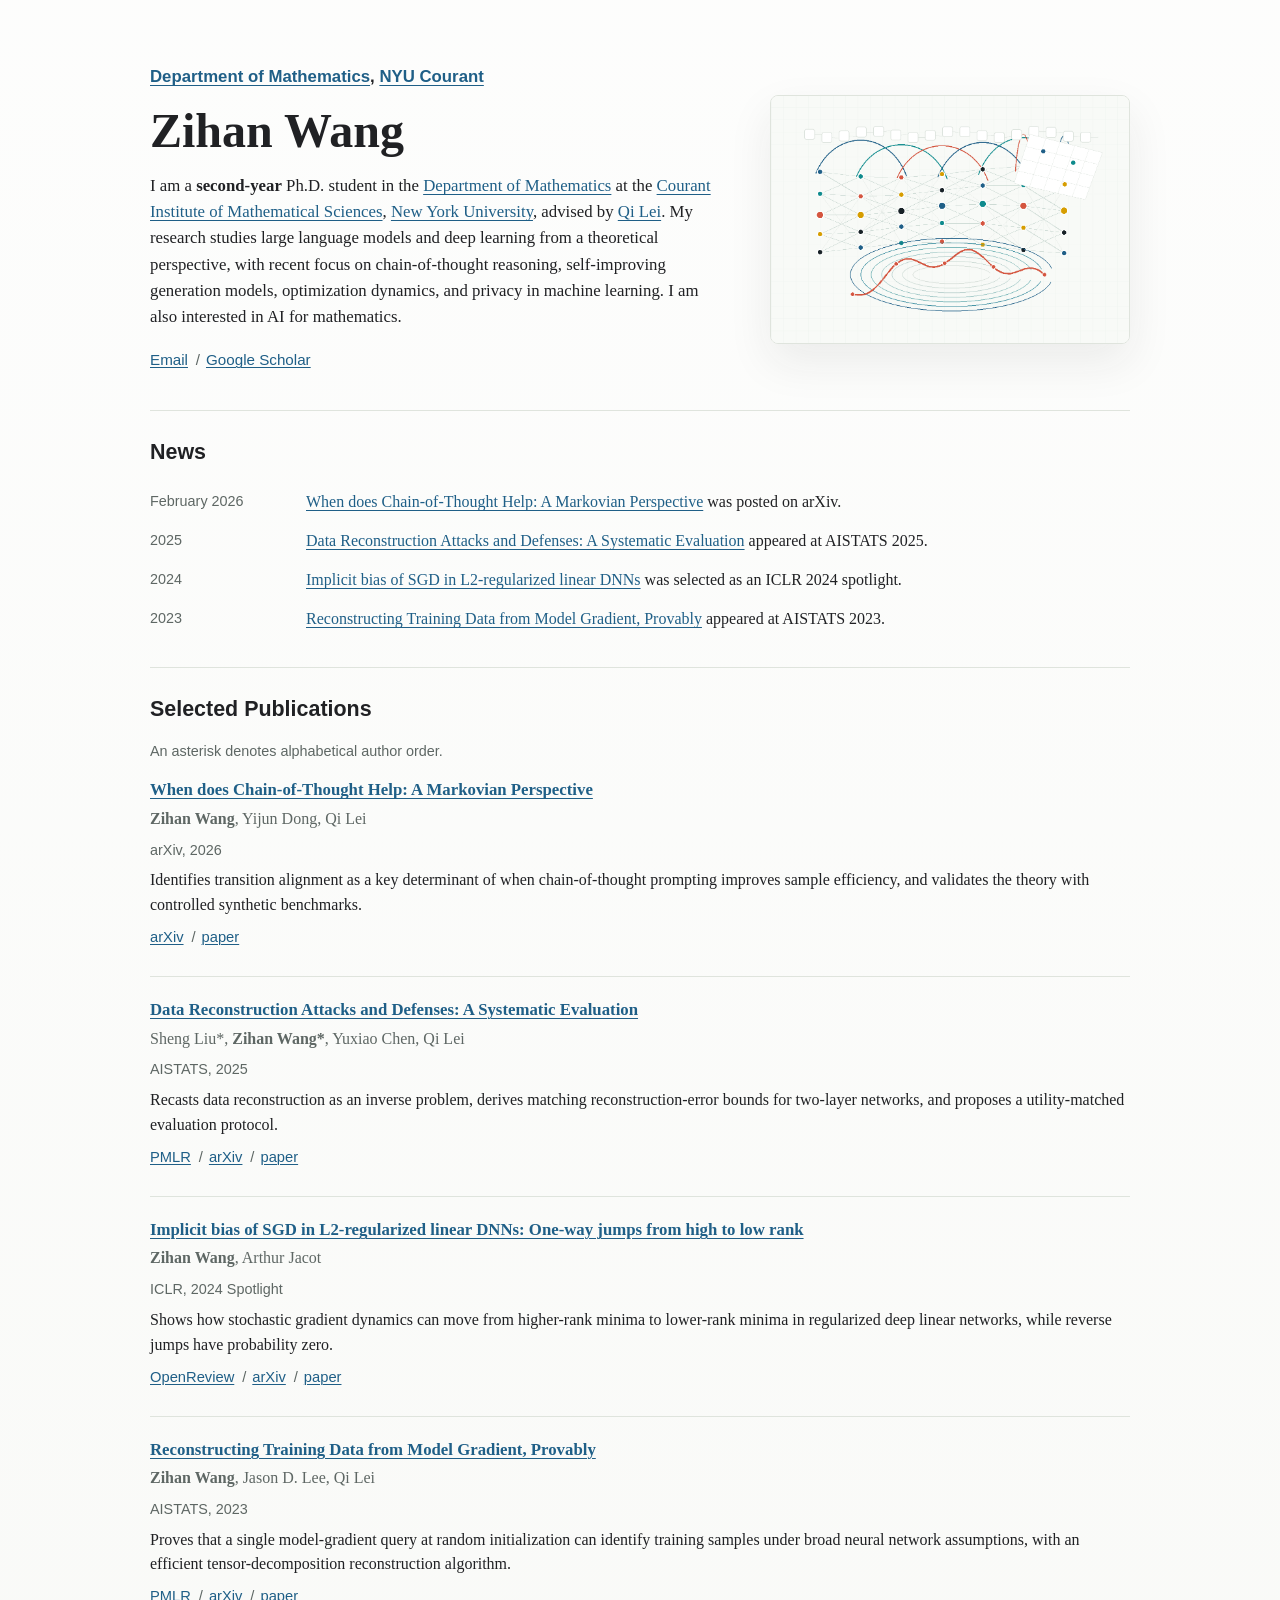
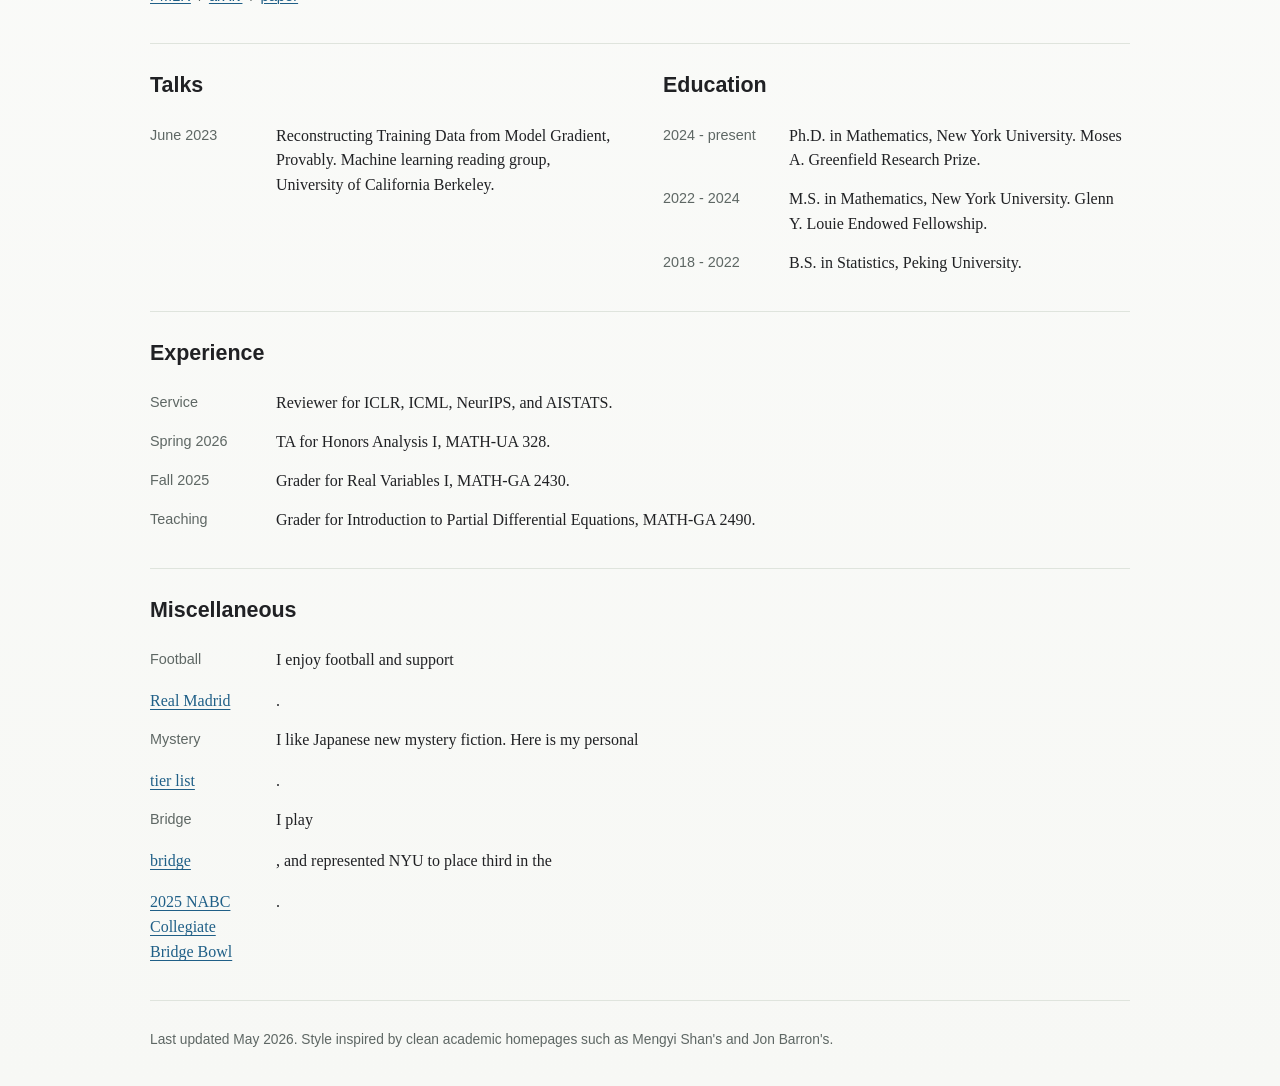
==== index.html @ 0901f7a7 "Update homepage content and visuals" ====
<!doctype html>
<html lang="en">
  <head>
    <meta charset="utf-8">
    <meta name="viewport" content="width=device-width, initial-scale=1">
    <title>Zihan Wang</title>
    <meta
      name="description"
      content="Zihan Wang is a Ph.D. student in Mathematics at NYU Courant working on LLM theory, optimization, privacy, and AI for math."
    >
    <link rel="stylesheet" href="stylesheet.css">
  </head>
  <body>
    <main class="page">
      <header class="hero" id="top">
        <div class="intro">
          <p class="eyebrow">
            <a href="https://math.nyu.edu/">Department of Mathematics</a>,
            <a href="https://cims.nyu.edu/">NYU Courant</a>
          </p>
          <h1>Zihan Wang</h1>
          <p>
            I am a <strong>second-year</strong> Ph.D. student in the
            <a href="https://math.nyu.edu/">Department of Mathematics</a> at
            the <a href="https://cims.nyu.edu/">Courant Institute of Mathematical Sciences</a>,
            <a href="https://www.nyu.edu/">New York University</a>, advised by
            <a href="https://cecilialeiqi.github.io/">Qi Lei</a>.
            My research studies large language models and deep learning from a
            theoretical perspective, with recent focus on chain-of-thought
            reasoning, self-improving generation models, optimization dynamics,
            and privacy in machine learning. I am also interested in AI for
            mathematics.
          </p>
          <nav class="links" aria-label="Primary links">
            <a href="mailto:zw3508@nyu.edu">Email</a>
            <a href="https://scholar.google.com/citations?user=ZBF2zKMAAAAJ&hl=en">Google Scholar</a>
          </nav>
        </div>
        <figure class="hero-media">
          <img src="assets/research-visual.png" alt="Abstract mathematical network visual">
        </figure>
      </header>

      <section class="section" aria-labelledby="news-heading">
        <h2 id="news-heading">News</h2>
        <ul class="news-list">
          <li>
            <time datetime="2026-02">February 2026</time>
            <span>
              <a href="https://arxiv.org/abs/2603.00306">When does Chain-of-Thought Help: A Markovian Perspective</a>
              was posted on arXiv.
            </span>
          </li>
          <li>
            <time datetime="2025">2025</time>
            <span>
              <a href="https://proceedings.mlr.press/v258/liu25b.html">Data Reconstruction Attacks and Defenses: A Systematic Evaluation</a>
              appeared at AISTATS 2025.
            </span>
          </li>
          <li>
            <time datetime="2024">2024</time>
            <span>
              <a href="https://arxiv.org/abs/2305.16038">Implicit bias of SGD in L2-regularized linear DNNs</a>
              was selected as an ICLR 2024 spotlight.
            </span>
          </li>
          <li>
            <time datetime="2023">2023</time>
            <span>
              <a href="https://proceedings.mlr.press/v206/wang23g.html">Reconstructing Training Data from Model Gradient, Provably</a>
              appeared at AISTATS 2023.
            </span>
          </li>
        </ul>
      </section>

      <section class="section" aria-labelledby="publications-heading">
        <h2 id="publications-heading">Selected Publications</h2>
        <p class="note">An asterisk denotes alphabetical author order.</p>
        <div class="publication-list">
          <article class="publication">
            <div class="pub-body">
              <h3>
                <a href="https://arxiv.org/abs/2603.00306">When does Chain-of-Thought Help: A Markovian Perspective</a>
              </h3>
              <p class="authors"><strong>Zihan Wang</strong>, Yijun Dong, Qi Lei</p>
              <p class="venue">arXiv, 2026</p>
              <p>
                Identifies transition alignment as a key determinant of when
                chain-of-thought prompting improves sample efficiency, and
                validates the theory with controlled synthetic benchmarks.
              </p>
              <p class="pub-links">
                <a href="https://arxiv.org/abs/2603.00306">arXiv</a>
                <a href="https://arxiv.org/pdf/2603.00306">paper</a>
              </p>
            </div>
          </article>

          <article class="publication">
            <div class="pub-body">
              <h3>
                <a href="https://proceedings.mlr.press/v258/liu25b.html">Data Reconstruction Attacks and Defenses: A Systematic Evaluation</a>
              </h3>
              <p class="authors">Sheng Liu*, <strong>Zihan Wang*</strong>, Yuxiao Chen, Qi Lei</p>
              <p class="venue">AISTATS, 2025</p>
              <p>
                Recasts data reconstruction as an inverse problem, derives
                matching reconstruction-error bounds for two-layer networks,
                and proposes a utility-matched evaluation protocol.
              </p>
              <p class="pub-links">
                <a href="https://proceedings.mlr.press/v258/liu25b.html">PMLR</a>
                <a href="https://arxiv.org/abs/2402.09478">arXiv</a>
                <a href="https://raw.githubusercontent.com/mlresearch/v258/main/assets/liu25b/liu25b.pdf">paper</a>
              </p>
            </div>
          </article>

          <article class="publication">
            <div class="pub-body">
              <h3>
                <a href="https://arxiv.org/abs/2305.16038">Implicit bias of SGD in L2-regularized linear DNNs: One-way jumps from high to low rank</a>
              </h3>
              <p class="authors"><strong>Zihan Wang</strong>, Arthur Jacot</p>
              <p class="venue">ICLR, 2024 Spotlight</p>
              <p>
                Shows how stochastic gradient dynamics can move from
                higher-rank minima to lower-rank minima in regularized deep
                linear networks, while reverse jumps have probability zero.
              </p>
              <p class="pub-links">
                <a href="https://openreview.net/forum?id=P1aobHnjjj">OpenReview</a>
                <a href="https://arxiv.org/abs/2305.16038">arXiv</a>
                <a href="https://arxiv.org/pdf/2305.16038">paper</a>
              </p>
            </div>
          </article>

          <article class="publication">
            <div class="pub-body">
              <h3>
                <a href="https://proceedings.mlr.press/v206/wang23g.html">Reconstructing Training Data from Model Gradient, Provably</a>
              </h3>
              <p class="authors"><strong>Zihan Wang</strong>, Jason D. Lee, Qi Lei</p>
              <p class="venue">AISTATS, 2023</p>
              <p>
                Proves that a single model-gradient query at random
                initialization can identify training samples under broad neural
                network assumptions, with an efficient tensor-decomposition
                reconstruction algorithm.
              </p>
              <p class="pub-links">
                <a href="https://proceedings.mlr.press/v206/wang23g.html">PMLR</a>
                <a href="https://arxiv.org/abs/2212.03714">arXiv</a>
                <a href="https://proceedings.mlr.press/v206/wang23g/wang23g.pdf">paper</a>
              </p>
            </div>
          </article>
        </div>
      </section>

      <section class="section two-column" aria-labelledby="more-heading">
        <div>
          <h2 id="more-heading">Talks</h2>
          <ul class="compact-list">
            <li>
              <span class="meta">June 2023</span>
              Reconstructing Training Data from Model Gradient, Provably.
              Machine learning reading group, University of California Berkeley.
            </li>
          </ul>
        </div>
        <div>
          <h2>Education</h2>
          <ul class="compact-list">
            <li>
              <span class="meta">2024 - present</span>
              Ph.D. in Mathematics, New York University. Moses A. Greenfield
              Research Prize.
            </li>
            <li>
              <span class="meta">2022 - 2024</span>
              M.S. in Mathematics, New York University. Glenn Y. Louie Endowed
              Fellowship.
            </li>
            <li>
              <span class="meta">2018 - 2022</span>
              B.S. in Statistics, Peking University.
            </li>
          </ul>
        </div>
      </section>

      <section class="section" aria-labelledby="experience-heading">
        <h2 id="experience-heading">Experience</h2>
        <ul class="compact-list">
          <li>
            <span class="meta">Service</span>
            Reviewer for ICLR, ICML, NeurIPS, and AISTATS.
          </li>
          <li>
            <span class="meta">Spring 2026</span>
            TA for Honors Analysis I, MATH-UA 328.
          </li>
          <li>
            <span class="meta">Fall 2025</span>
            Grader for Real Variables I, MATH-GA 2430.
          </li>
          <li>
            <span class="meta">Teaching</span>
            Grader for Introduction to Partial Differential Equations, MATH-GA 2490.
          </li>
        </ul>
      </section>

      <section class="section" aria-labelledby="misc-heading">
        <h2 id="misc-heading">Miscellaneous</h2>
        <ul class="compact-list">
          <li>
            <span class="meta">Football</span>
            I enjoy football and support
            <a href="https://www.realmadrid.com/en-US">Real Madrid</a>.
          </li>
          <li>
            <span class="meta">Mystery</span>
            I like Japanese new mystery fiction. Here is my personal
            <a href="https://tiermaker.com/create/japanese-new-mystery-fictions-continuously-updating-17485995">tier list</a>.
          </li>
          <li>
            <span class="meta">Bridge</span>
            I play <a href="https://www.acbl.org/">bridge</a>, and represented NYU
            to place third in the
            <a href="https://www.acbl.org/portfolio/bridge-bowl/">2025 NABC Collegiate Bridge Bowl</a>.
          </li>
        </ul>
      </section>

      <footer class="footer">
        <p>
          Last updated May 2026. Style inspired by clean academic homepages such
          as Mengyi Shan's and Jon Barron's.
        </p>
      </footer>
    </main>
  </body>
</html>
---- stylesheet.css ----
:root {
  color-scheme: light;
  --bg: #f7f8f5;
  --paper: #ffffff;
  --ink: #202124;
  --muted: #5e6764;
  --line: #dfe4dd;
  --blue: #255f85;
  --coral: #d4553f;
  --teal: #0f8b8d;
  --gold: #d69d00;
  --link: #1f5f87;
  --link-hover: #b74230;
  --shadow: 0 18px 45px rgba(32, 33, 36, 0.08);
}

* {
  box-sizing: border-box;
}

html {
  scroll-behavior: smooth;
}

body {
  margin: 0;
  background:
    linear-gradient(180deg, rgba(255, 255, 255, 0.72), rgba(247, 248, 245, 0.95)),
    var(--bg);
  color: var(--ink);
  font-family: Georgia, "Times New Roman", serif;
  font-size: 16px;
  line-height: 1.56;
}

a {
  color: var(--link);
  text-decoration-thickness: 1px;
  text-underline-offset: 0.16em;
}

a:hover,
a:focus-visible {
  color: var(--link-hover);
}

.page {
  width: min(100% - 36px, 980px);
  margin: 0 auto;
  padding: 42px 0 36px;
}

.hero {
  display: grid;
  grid-template-columns: minmax(0, 1fr) 360px;
  gap: 44px;
  align-items: center;
  padding: 22px 0 36px;
}

.eyebrow {
  margin: 0 0 8px;
  font-family: Arial, Helvetica, sans-serif;
  font-size: 0.9rem;
  font-weight: 700;
}

h1,
h2,
h3,
p {
  margin-top: 0;
}

h1 {
  margin-bottom: 16px;
  font-size: 3rem;
  line-height: 1.06;
  font-weight: 700;
}

h2 {
  margin-bottom: 18px;
  color: var(--ink);
  font-family: Arial, Helvetica, sans-serif;
  font-size: 1.34rem;
  line-height: 1.22;
}

h3 {
  margin-bottom: 5px;
  font-size: 1.05rem;
  line-height: 1.34;
}

.intro p {
  max-width: 650px;
  margin-bottom: 16px;
  font-size: 1.05rem;
}

.links {
  display: flex;
  flex-wrap: wrap;
  gap: 0;
  font-family: Arial, Helvetica, sans-serif;
  font-size: 0.95rem;
}

.links a {
  position: relative;
  display: inline-flex;
  align-items: center;
  min-height: 28px;
  margin-right: 18px;
  white-space: nowrap;
}

.links a:not(:last-child)::after {
  content: "/";
  position: absolute;
  right: -12px;
  color: var(--muted);
}

.hero-media {
  margin: 0;
}

.hero-media img {
  display: block;
  width: 100%;
  aspect-ratio: 55 / 38;
  object-fit: cover;
  border: 1px solid var(--line);
  border-radius: 8px;
  box-shadow: var(--shadow);
}

.section {
  padding: 28px 0;
  border-top: 1px solid var(--line);
}

.news-list,
.compact-list {
  list-style: none;
  margin: 0;
  padding: 0;
}

.news-list li,
.compact-list li {
  display: grid;
  grid-template-columns: 140px minmax(0, 1fr);
  gap: 16px;
  padding: 7px 0;
}

time,
.meta,
.venue,
.note {
  color: var(--muted);
  font-family: Arial, Helvetica, sans-serif;
  font-size: 0.9rem;
}

.publication-list {
  display: grid;
  gap: 20px;
}

.publication {
  display: block;
  padding: 2px 0 0;
}

.publication + .publication {
  border-top: 1px solid var(--line);
  padding-top: 22px;
}

.publication p {
  margin-bottom: 7px;
}

.authors,
.venue {
  margin-bottom: 4px;
}

.authors {
  color: var(--muted);
}

.pub-links {
  display: flex;
  flex-wrap: wrap;
  gap: 0;
  margin-top: 8px;
  font-family: Arial, Helvetica, sans-serif;
  font-size: 0.92rem;
}

.pub-links a {
  position: relative;
  margin-right: 18px;
}

.pub-links a:not(:last-child)::after {
  content: "/";
  position: absolute;
  right: -12px;
  color: var(--muted);
}

.two-column {
  display: grid;
  grid-template-columns: minmax(0, 1fr) minmax(0, 1fr);
  gap: 46px;
}

.compact-list li {
  grid-template-columns: 110px minmax(0, 1fr);
}

.footer {
  padding: 28px 0 0;
  border-top: 1px solid var(--line);
  color: var(--muted);
  font-family: Arial, Helvetica, sans-serif;
  font-size: 0.86rem;
}

.footer p {
  margin-bottom: 0;
}

@media (max-width: 760px) {
  .page {
    width: min(100% - 28px, 980px);
    padding-top: 26px;
  }

  .hero {
    grid-template-columns: 1fr;
    gap: 24px;
  }

  .hero-media {
    max-width: 420px;
  }

  h1 {
    font-size: 2.35rem;
  }

  .news-list li,
  .compact-list li,
  .two-column {
    grid-template-columns: 1fr;
  }
}
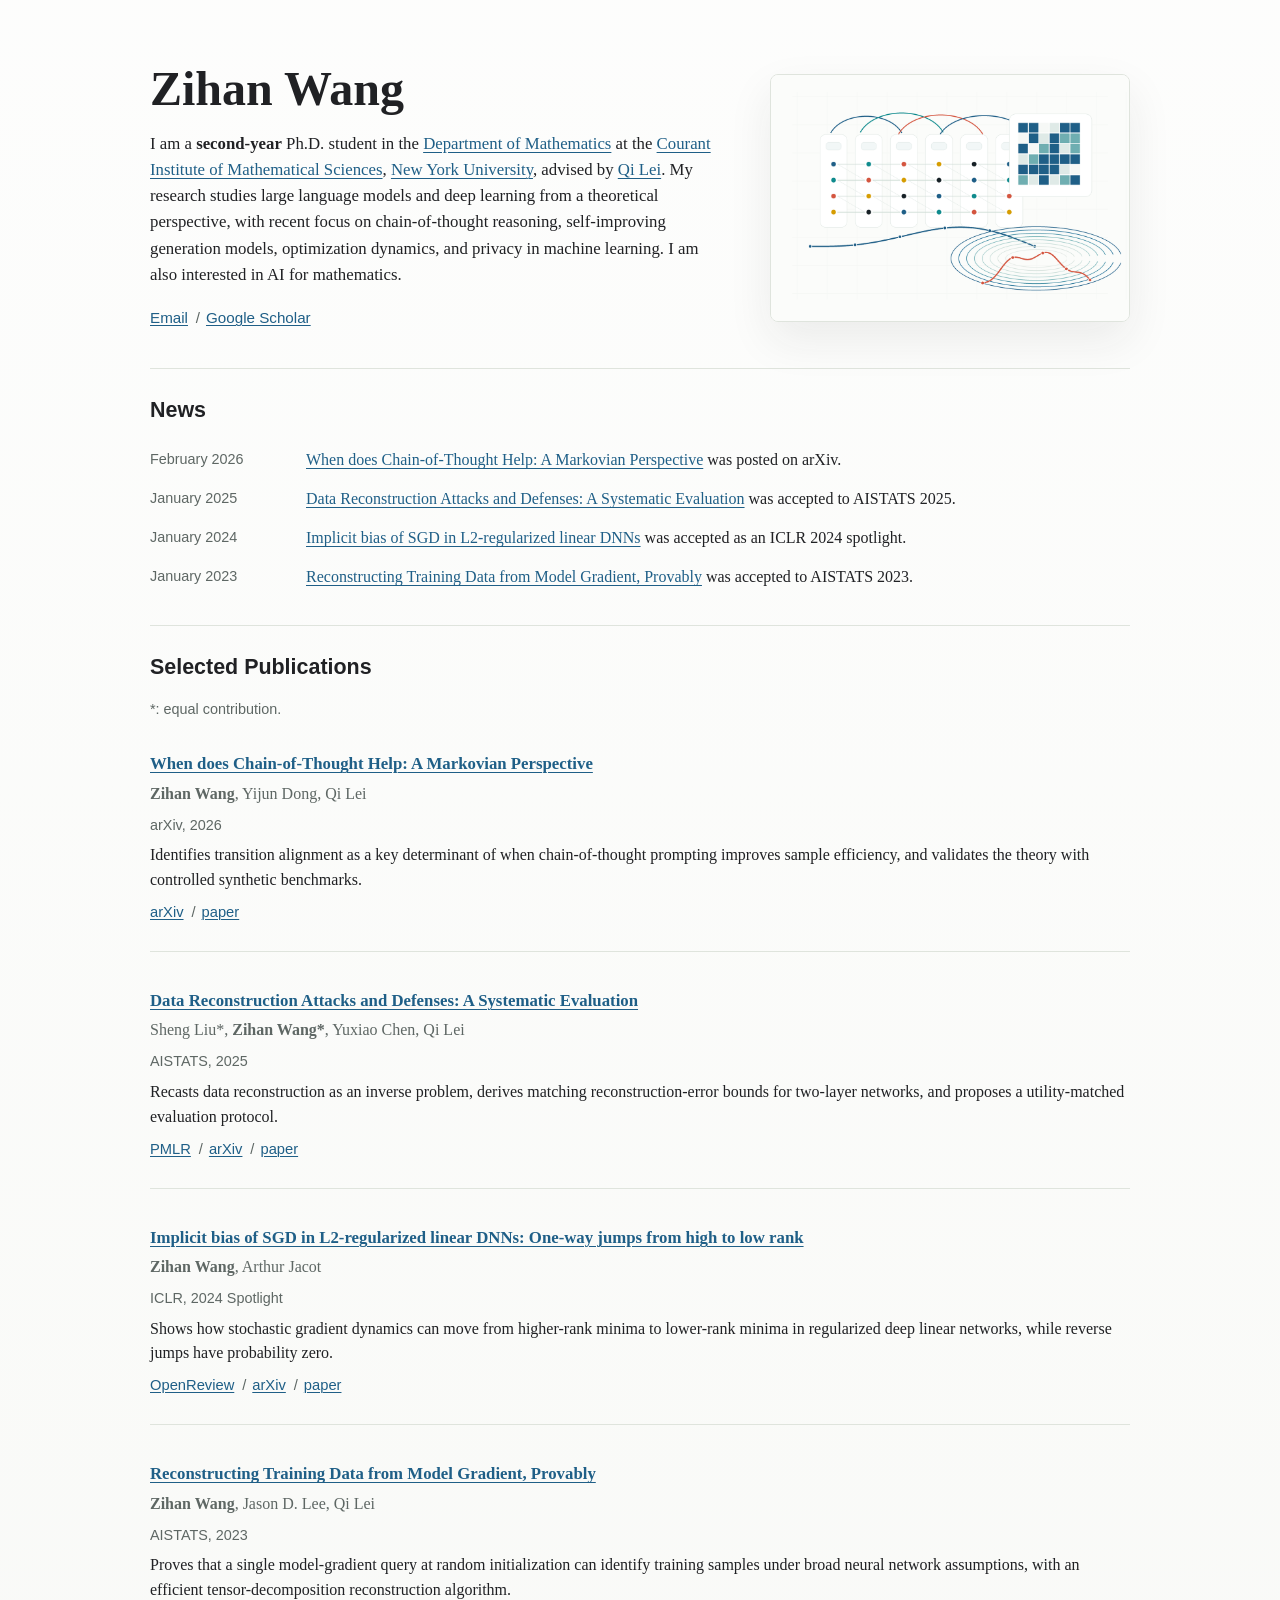
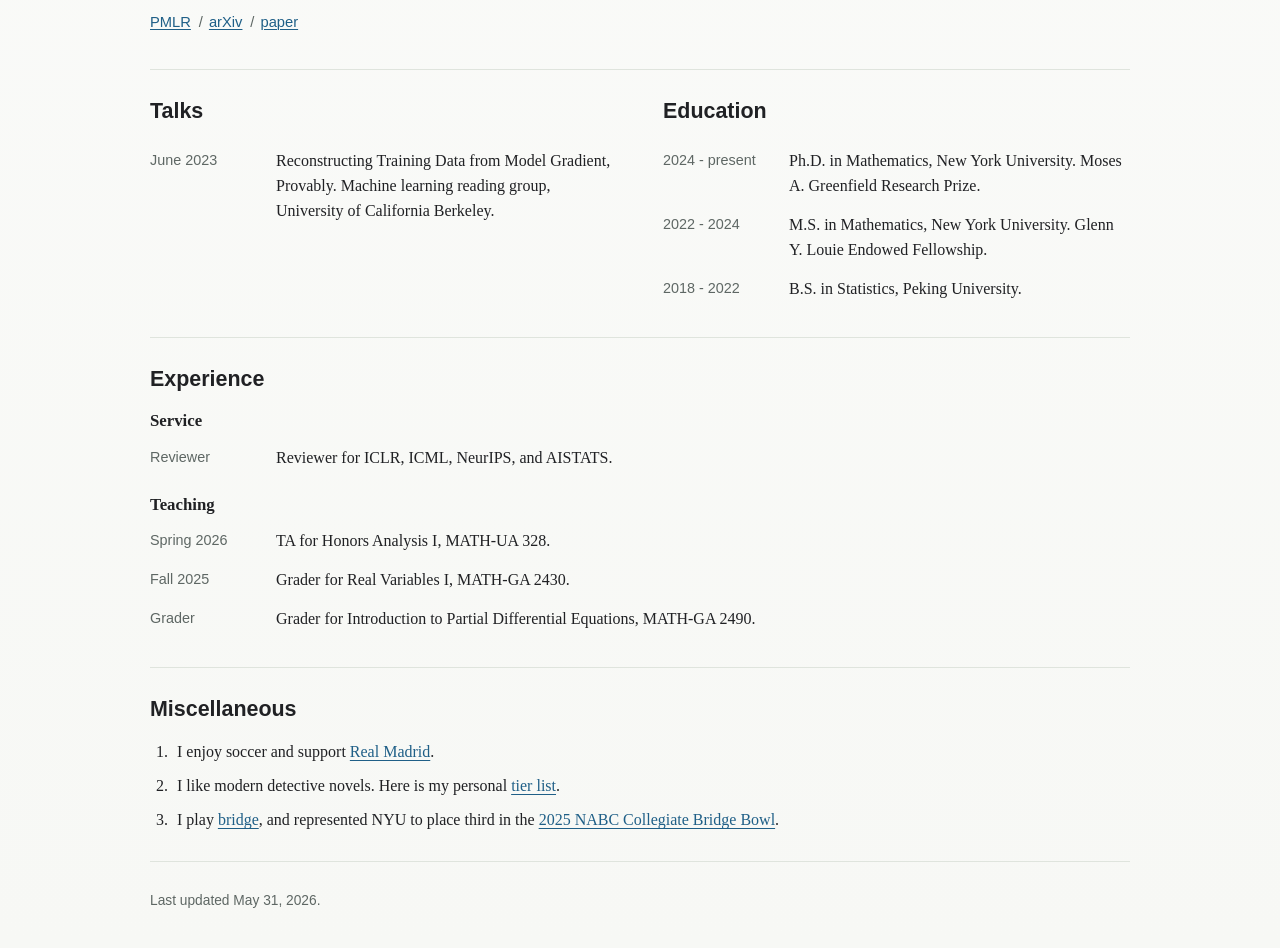
==== commit edd1d3eb: "Refine homepage layout and news" ====
--- a/index.html
+++ b/index.html
@@ -14,10 +14,6 @@
     <main class="page">
       <header class="hero" id="top">
         <div class="intro">
-          <p class="eyebrow">
-            <a href="https://math.nyu.edu/">Department of Mathematics</a>,
-            <a href="https://cims.nyu.edu/">NYU Courant</a>
-          </p>
           <h1>Zihan Wang</h1>
           <p>
             I am a <strong>second-year</strong> Ph.D. student in the
@@ -52,24 +48,24 @@
             </span>
           </li>
           <li>
-            <time datetime="2025">2025</time>
+            <time datetime="2025-01">January 2025</time>
             <span>
               <a href="https://proceedings.mlr.press/v258/liu25b.html">Data Reconstruction Attacks and Defenses: A Systematic Evaluation</a>
-              appeared at AISTATS 2025.
-            </span>
-          </li>
-          <li>
-            <time datetime="2024">2024</time>
+              was accepted to AISTATS 2025.
+            </span>
+          </li>
+          <li>
+            <time datetime="2024-01">January 2024</time>
             <span>
               <a href="https://arxiv.org/abs/2305.16038">Implicit bias of SGD in L2-regularized linear DNNs</a>
-              was selected as an ICLR 2024 spotlight.
-            </span>
-          </li>
-          <li>
-            <time datetime="2023">2023</time>
+              was accepted as an ICLR 2024 spotlight.
+            </span>
+          </li>
+          <li>
+            <time datetime="2023-01">January 2023</time>
             <span>
               <a href="https://proceedings.mlr.press/v206/wang23g.html">Reconstructing Training Data from Model Gradient, Provably</a>
-              appeared at AISTATS 2023.
+              was accepted to AISTATS 2023.
             </span>
           </li>
         </ul>
@@ -77,7 +73,7 @@
 
       <section class="section" aria-labelledby="publications-heading">
         <h2 id="publications-heading">Selected Publications</h2>
-        <p class="note">An asterisk denotes alphabetical author order.</p>
+        <p class="note">*: equal contribution.</p>
         <div class="publication-list">
           <article class="publication">
             <div class="pub-body">
@@ -195,11 +191,15 @@
 
       <section class="section" aria-labelledby="experience-heading">
         <h2 id="experience-heading">Experience</h2>
+        <h3>Service</h3>
         <ul class="compact-list">
           <li>
-            <span class="meta">Service</span>
+            <span class="meta">Reviewer</span>
             Reviewer for ICLR, ICML, NeurIPS, and AISTATS.
           </li>
+        </ul>
+        <h3>Teaching</h3>
+        <ul class="compact-list">
           <li>
             <span class="meta">Spring 2026</span>
             TA for Honors Analysis I, MATH-UA 328.
@@ -209,7 +209,7 @@
             Grader for Real Variables I, MATH-GA 2430.
           </li>
           <li>
-            <span class="meta">Teaching</span>
+            <span class="meta">Grader</span>
             Grader for Introduction to Partial Differential Equations, MATH-GA 2490.
           </li>
         </ul>
@@ -217,30 +217,26 @@
 
       <section class="section" aria-labelledby="misc-heading">
         <h2 id="misc-heading">Miscellaneous</h2>
-        <ul class="compact-list">
-          <li>
-            <span class="meta">Football</span>
-            I enjoy football and support
+        <ol class="misc-list">
+          <li>
+            I enjoy soccer and support
             <a href="https://www.realmadrid.com/en-US">Real Madrid</a>.
           </li>
           <li>
-            <span class="meta">Mystery</span>
-            I like Japanese new mystery fiction. Here is my personal
+            I like modern detective novels. Here is my personal
             <a href="https://tiermaker.com/create/japanese-new-mystery-fictions-continuously-updating-17485995">tier list</a>.
           </li>
           <li>
-            <span class="meta">Bridge</span>
             I play <a href="https://www.acbl.org/">bridge</a>, and represented NYU
             to place third in the
             <a href="https://www.acbl.org/portfolio/bridge-bowl/">2025 NABC Collegiate Bridge Bowl</a>.
           </li>
-        </ul>
+        </ol>
       </section>
 
       <footer class="footer">
         <p>
-          Last updated May 2026. Style inspired by clean academic homepages such
-          as Mengyi Shan's and Jon Barron's.
+          Last updated May 31, 2026.
         </p>
       </footer>
     </main>
--- a/stylesheet.css
+++ b/stylesheet.css
@@ -58,13 +58,6 @@
   padding: 22px 0 36px;
 }
 
-.eyebrow {
-  margin: 0 0 8px;
-  font-family: Arial, Helvetica, sans-serif;
-  font-size: 0.9rem;
-  font-weight: 700;
-}
-
 h1,
 h2,
 h3,
@@ -91,6 +84,10 @@
   margin-bottom: 5px;
   font-size: 1.05rem;
   line-height: 1.34;
+}
+
+.section h3 {
+  margin: 16px 0 6px;
 }
 
 .intro p {
@@ -143,7 +140,8 @@
 }
 
 .news-list,
-.compact-list {
+.compact-list,
+.misc-list {
   list-style: none;
   margin: 0;
   padding: 0;
@@ -225,6 +223,17 @@
   grid-template-columns: 110px minmax(0, 1fr);
 }
 
+.misc-list {
+  display: grid;
+  gap: 9px;
+  list-style: decimal;
+  padding-left: 22px;
+}
+
+.misc-list li {
+  padding-left: 5px;
+}
+
 .footer {
   padding: 28px 0 0;
   border-top: 1px solid var(--line);
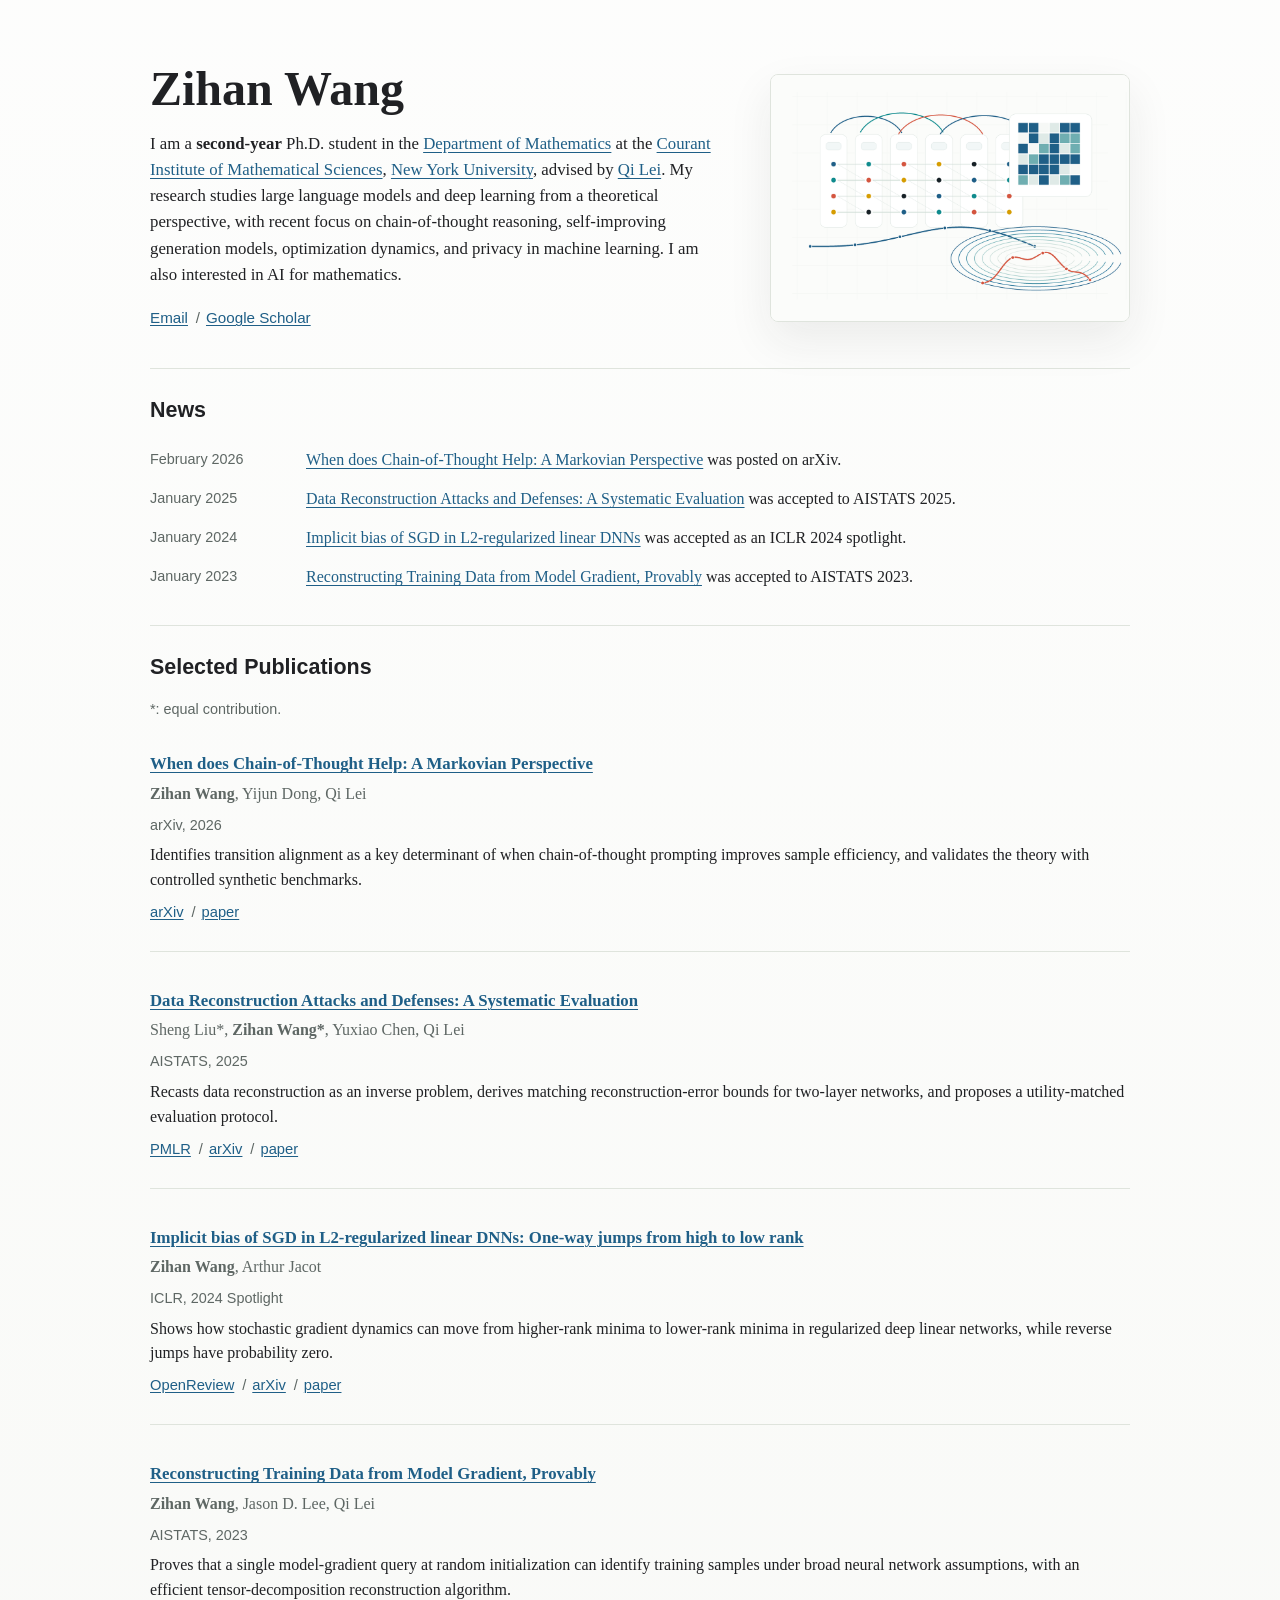
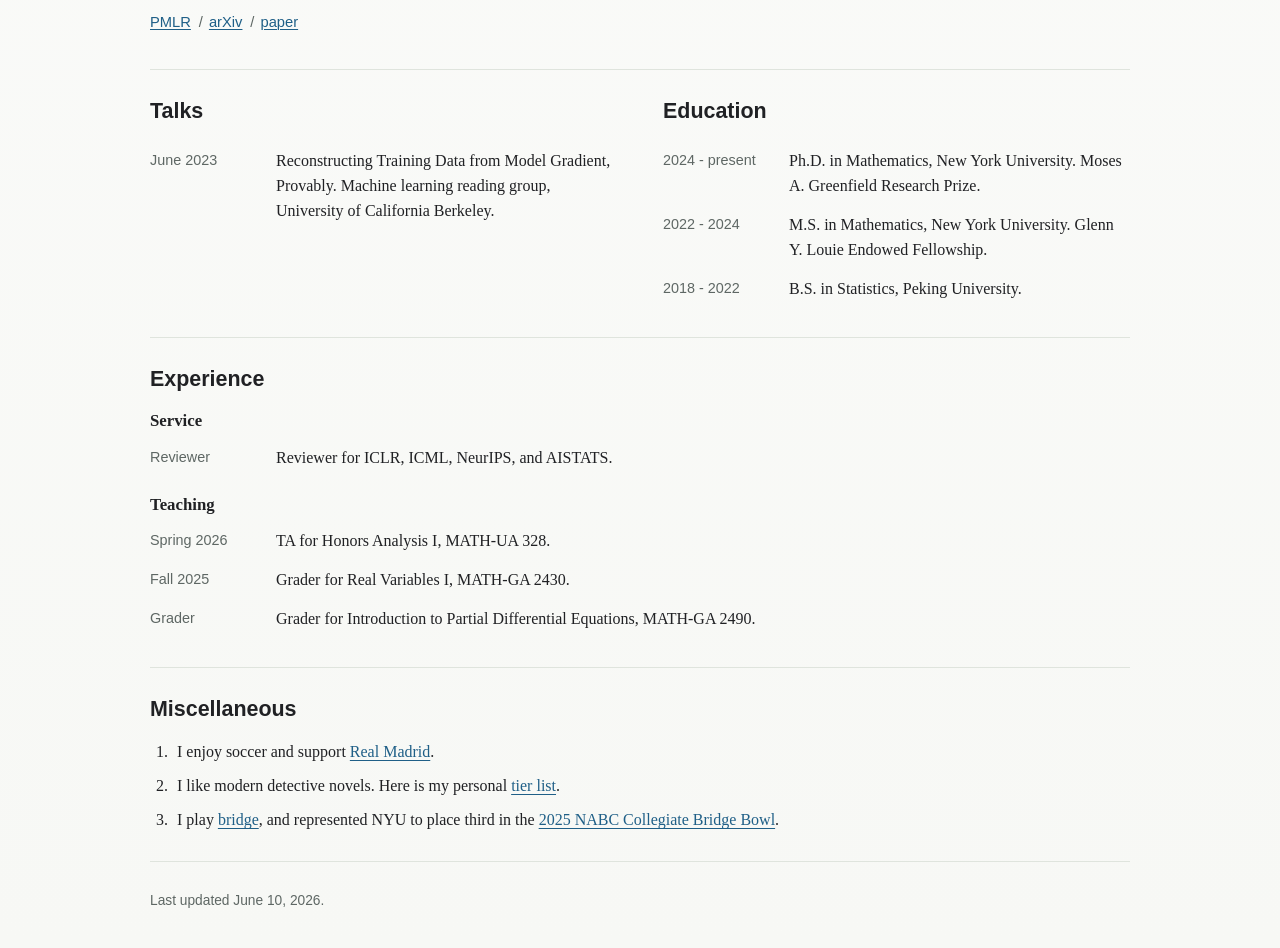
==== commit 9c5b34be: "Add search indexing metadata" ====
--- a/index.html
+++ b/index.html
@@ -8,6 +8,39 @@
       name="description"
       content="Zihan Wang is a Ph.D. student in Mathematics at NYU Courant working on LLM theory, optimization, privacy, and AI for math."
     >
+    <link rel="canonical" href="https://wzh0719.github.io/">
+    <meta property="og:title" content="Zihan Wang">
+    <meta
+      property="og:description"
+      content="Ph.D. student in Mathematics at NYU Courant working on LLM theory, optimization, privacy, and AI for math."
+    >
+    <meta property="og:type" content="profile">
+    <meta property="og:url" content="https://wzh0719.github.io/">
+    <meta property="og:image" content="https://wzh0719.github.io/assets/research-visual.png">
+    <script type="application/ld+json">
+      {
+        "@context": "https://schema.org",
+        "@type": "Person",
+        "name": "Zihan Wang",
+        "url": "https://wzh0719.github.io/",
+        "email": "mailto:zw3508@nyu.edu",
+        "affiliation": {
+          "@type": "CollegeOrUniversity",
+          "name": "New York University",
+          "url": "https://www.nyu.edu/"
+        },
+        "alumniOf": [
+          {
+            "@type": "CollegeOrUniversity",
+            "name": "Peking University",
+            "url": "https://english.pku.edu.cn/"
+          }
+        ],
+        "sameAs": [
+          "https://scholar.google.com/citations?user=ZBF2zKMAAAAJ&hl=en"
+        ]
+      }
+    </script>
     <link rel="stylesheet" href="stylesheet.css">
   </head>
   <body>
@@ -224,7 +257,7 @@
           </li>
           <li>
             I like modern detective novels. Here is my personal
-            <a href="https://tiermaker.com/create/japanese-new-mystery-fictions-continuously-updating-17485995">tier list</a>.
+            <a href="https://tiermaker.com/list/books/japanese-new-mystery-fictions-continuously-updating-17485995/6281175">tier list</a>.
           </li>
           <li>
             I play <a href="https://www.acbl.org/">bridge</a>, and represented NYU
@@ -236,7 +269,7 @@
 
       <footer class="footer">
         <p>
-          Last updated May 31, 2026.
+          Last updated June 10, 2026.
         </p>
       </footer>
     </main>
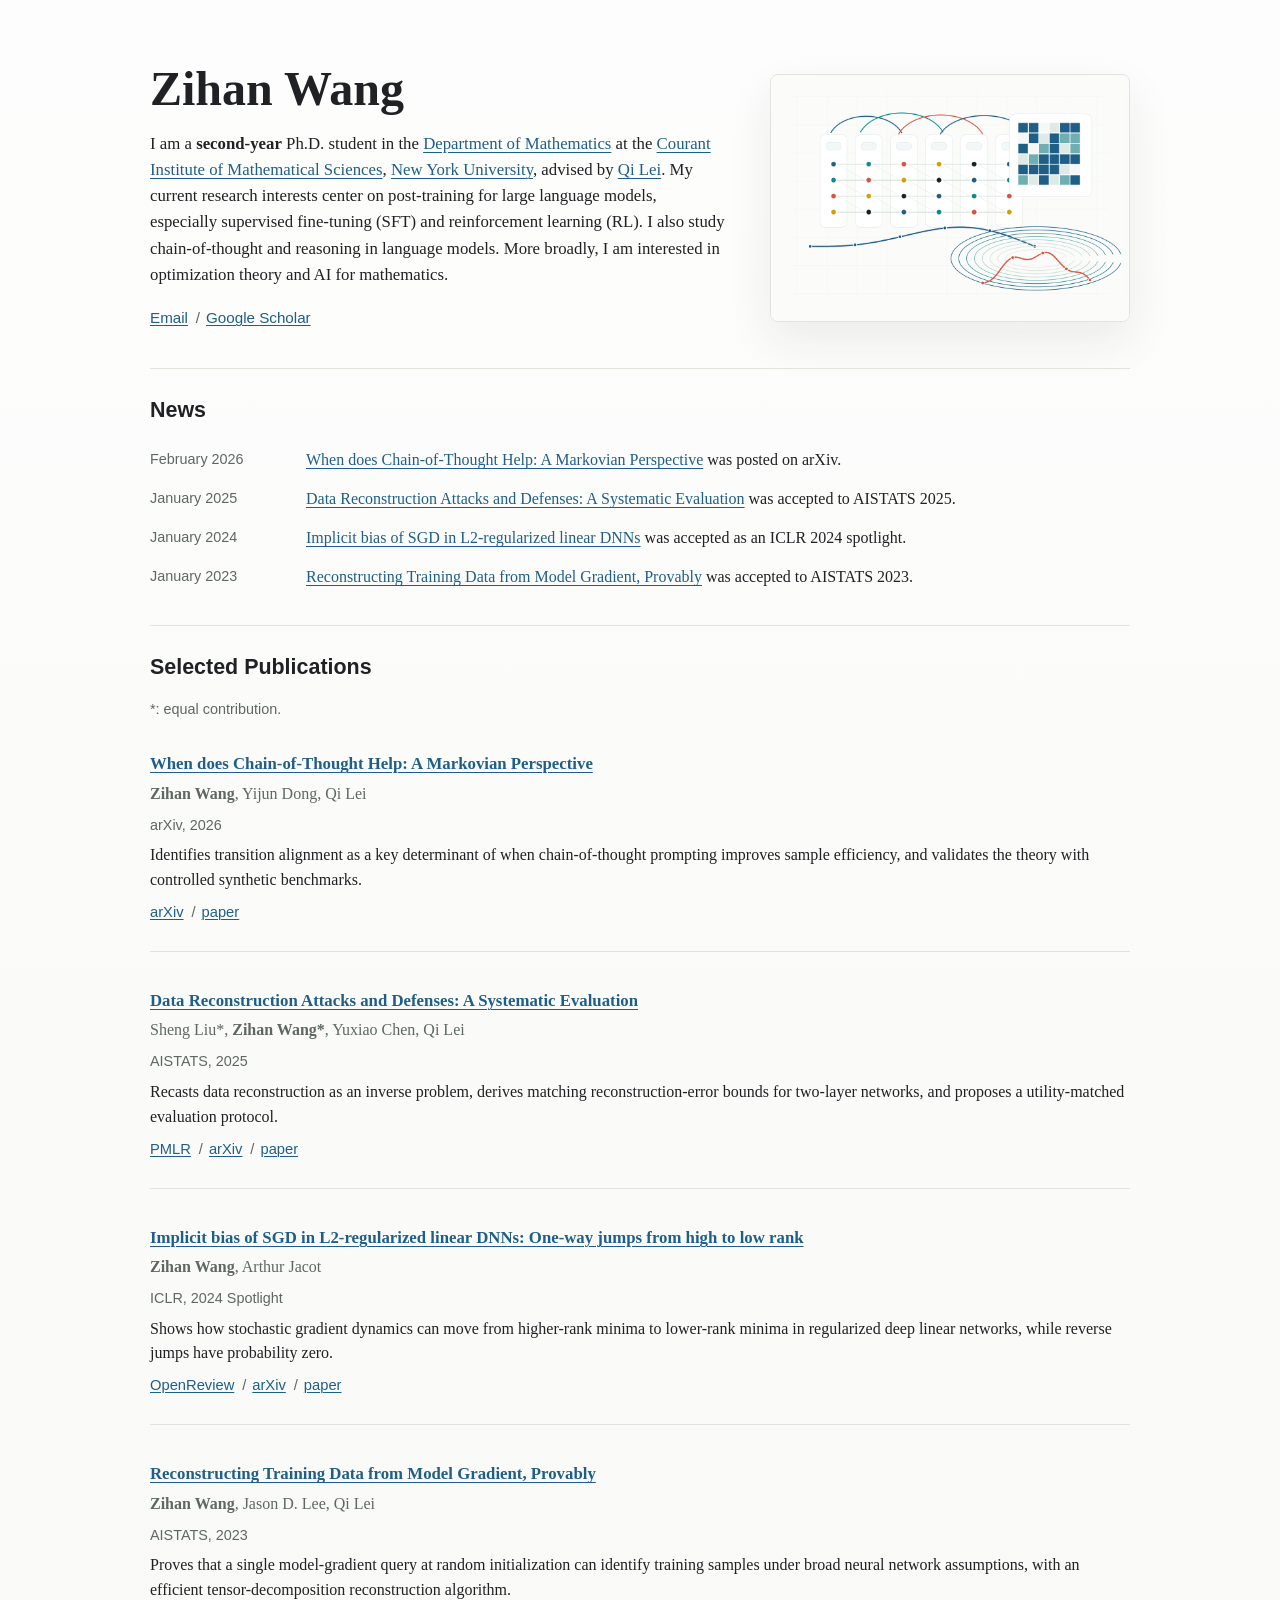
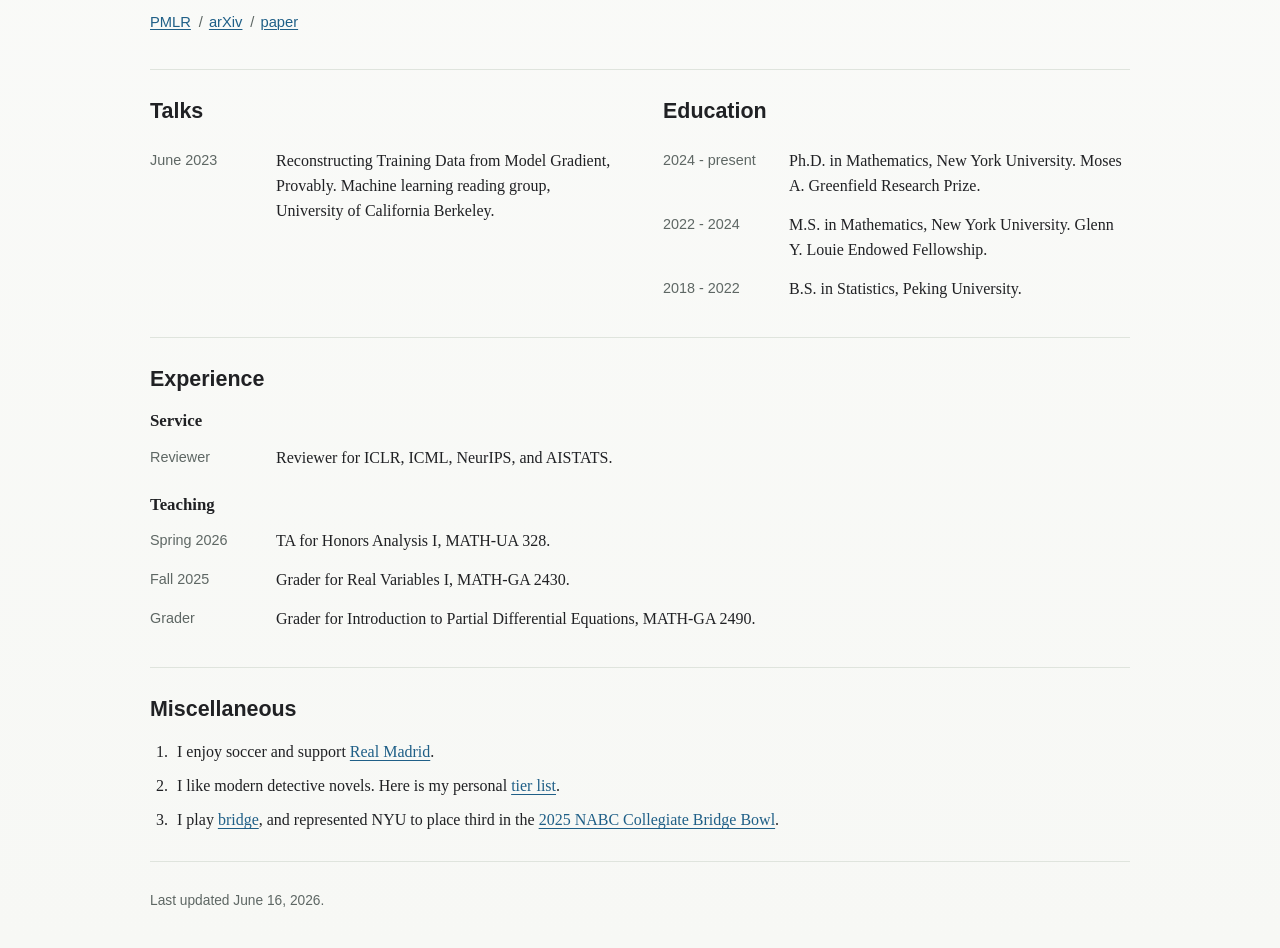
==== commit c46cbc92: "Update research interests" ====
--- a/index.html
+++ b/index.html
@@ -6,13 +6,13 @@
     <title>Zihan Wang</title>
     <meta
       name="description"
-      content="Zihan Wang is a Ph.D. student in Mathematics at NYU Courant working on LLM theory, optimization, privacy, and AI for math."
+      content="Zihan Wang is a Ph.D. student in Mathematics at NYU Courant working on post-training, SFT, RL, reasoning, optimization, and AI for math."
     >
     <link rel="canonical" href="https://wzh0719.github.io/">
     <meta property="og:title" content="Zihan Wang">
     <meta
       property="og:description"
-      content="Ph.D. student in Mathematics at NYU Courant working on LLM theory, optimization, privacy, and AI for math."
+      content="Ph.D. student in Mathematics at NYU Courant working on post-training, SFT, RL, reasoning, optimization, and AI for math."
     >
     <meta property="og:type" content="profile">
     <meta property="og:url" content="https://wzh0719.github.io/">
@@ -54,11 +54,11 @@
             the <a href="https://cims.nyu.edu/">Courant Institute of Mathematical Sciences</a>,
             <a href="https://www.nyu.edu/">New York University</a>, advised by
             <a href="https://cecilialeiqi.github.io/">Qi Lei</a>.
-            My research studies large language models and deep learning from a
-            theoretical perspective, with recent focus on chain-of-thought
-            reasoning, self-improving generation models, optimization dynamics,
-            and privacy in machine learning. I am also interested in AI for
-            mathematics.
+            My current research interests center on post-training for large
+            language models, especially supervised fine-tuning (SFT) and
+            reinforcement learning (RL). I also study chain-of-thought and
+            reasoning in language models. More broadly, I am interested in
+            optimization theory and AI for mathematics.
           </p>
           <nav class="links" aria-label="Primary links">
             <a href="mailto:zw3508@nyu.edu">Email</a>
@@ -269,7 +269,7 @@
 
       <footer class="footer">
         <p>
-          Last updated June 10, 2026.
+          Last updated June 16, 2026.
         </p>
       </footer>
     </main>
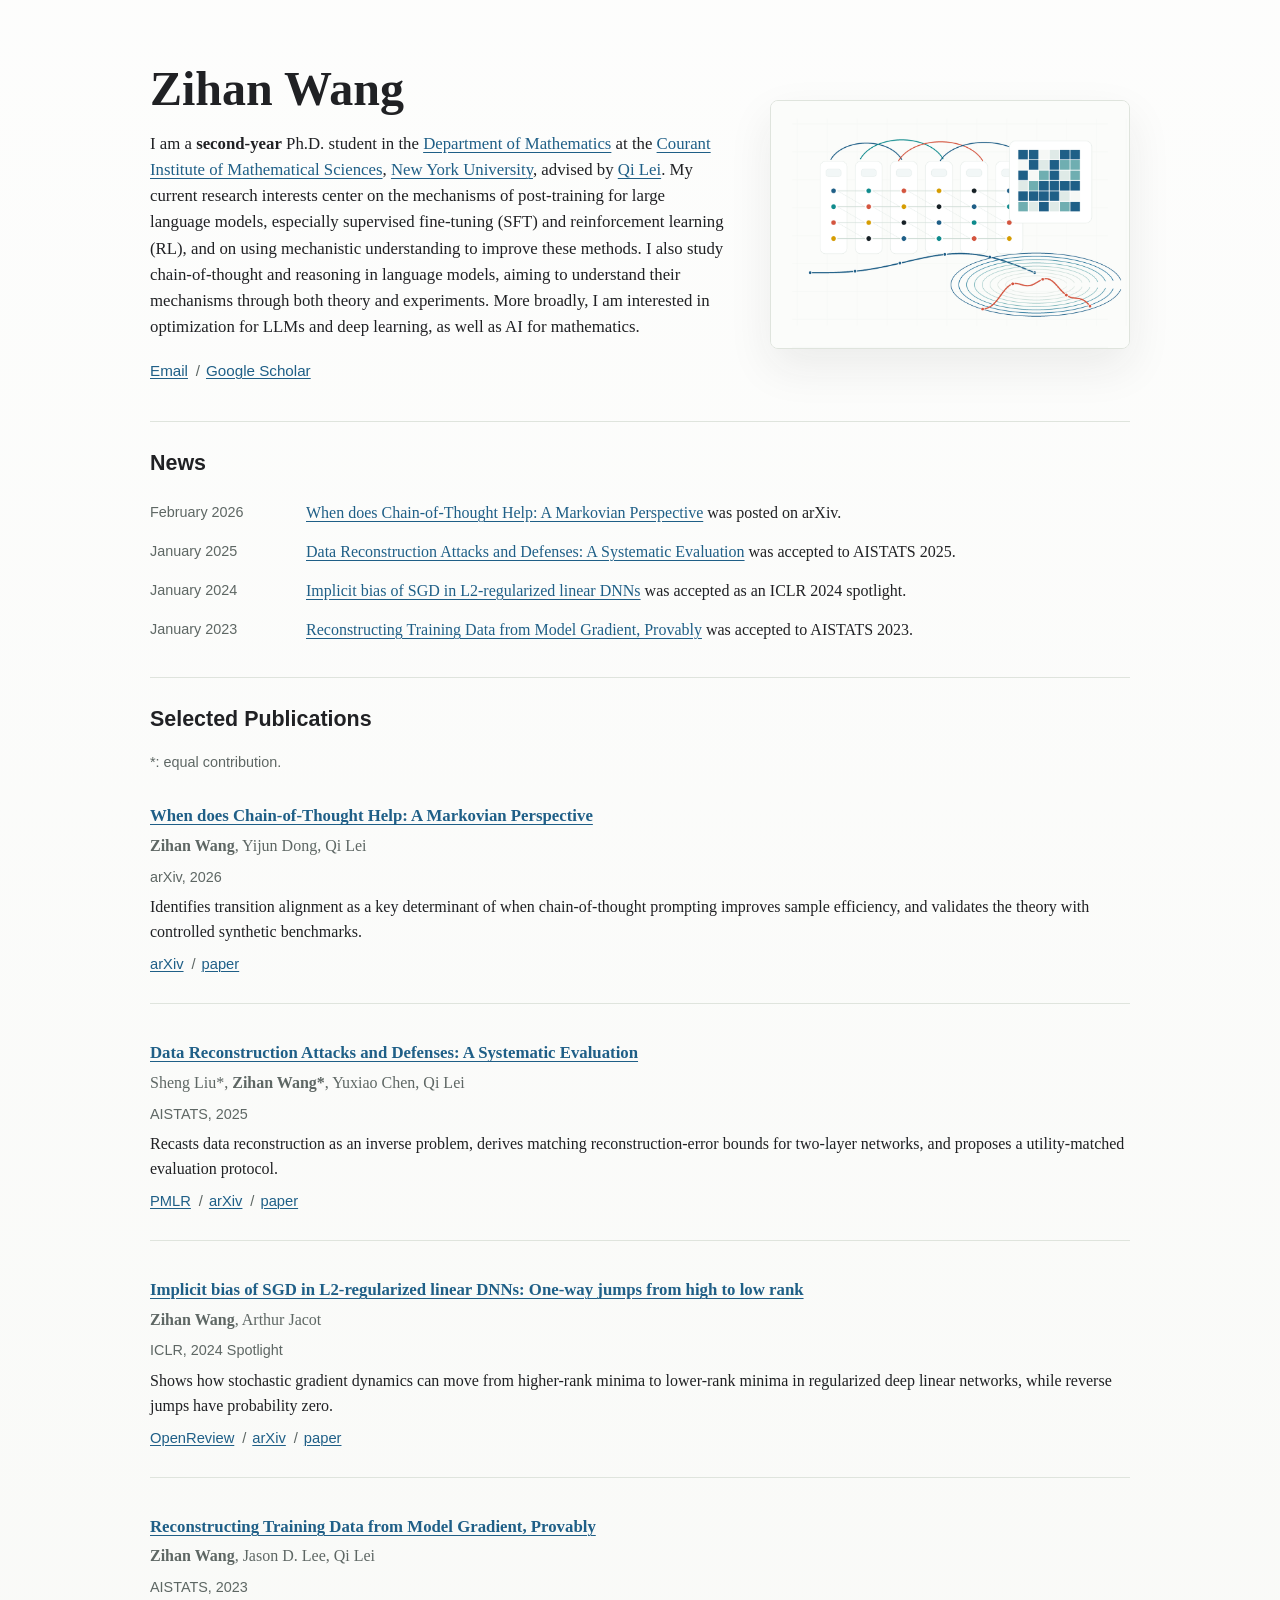
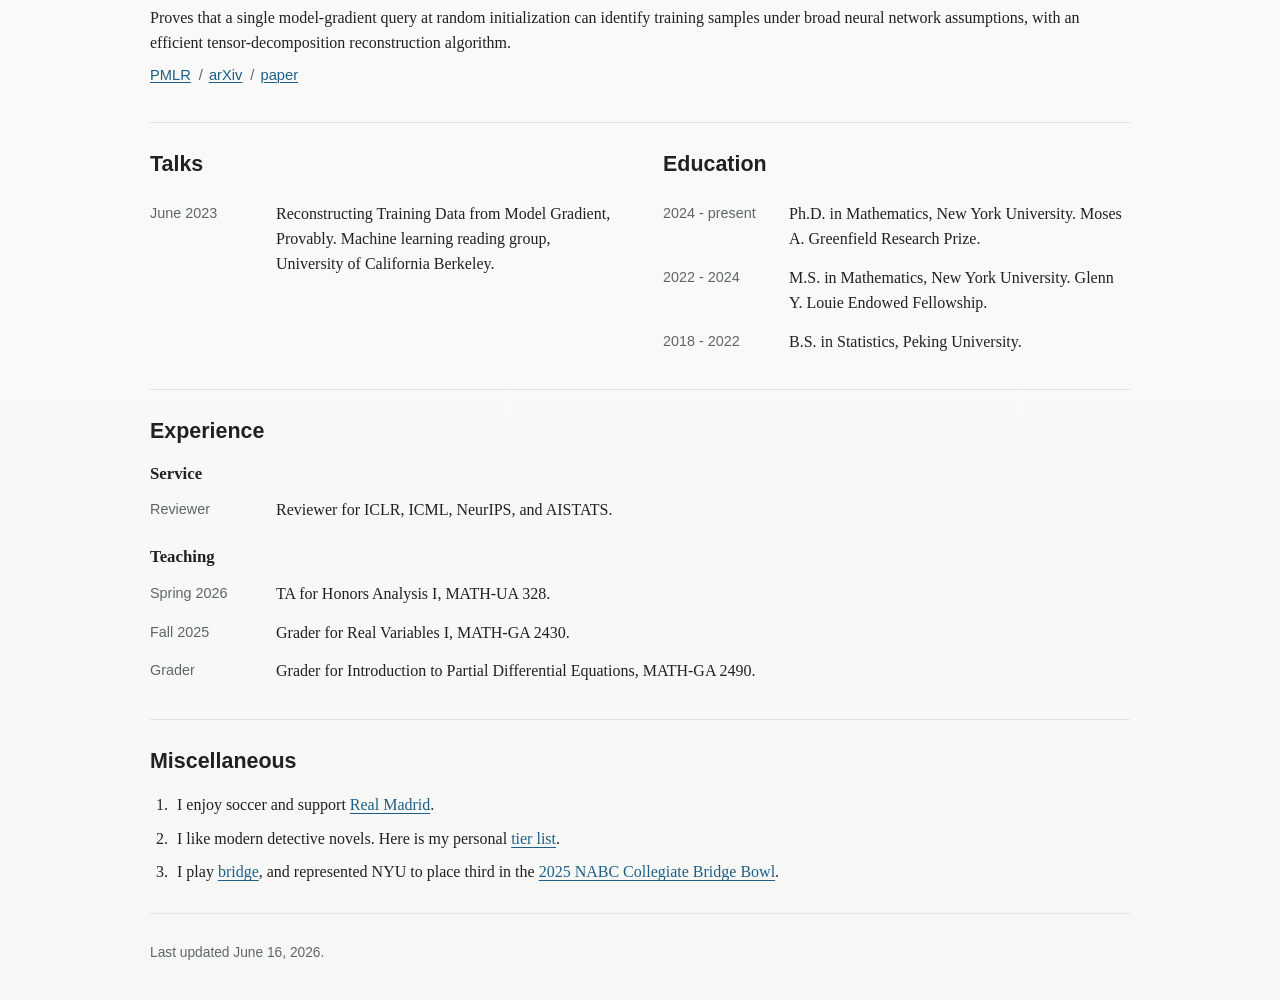
==== commit ae9c779b: "Clarify research interests" ====
--- a/index.html
+++ b/index.html
@@ -6,13 +6,13 @@
     <title>Zihan Wang</title>
     <meta
       name="description"
-      content="Zihan Wang is a Ph.D. student in Mathematics at NYU Courant working on post-training, SFT, RL, reasoning, optimization, and AI for math."
+      content="Zihan Wang is a Ph.D. student in Mathematics at NYU Courant studying mechanisms of LLM post-training, reasoning, optimization, and AI for math."
     >
     <link rel="canonical" href="https://wzh0719.github.io/">
     <meta property="og:title" content="Zihan Wang">
     <meta
       property="og:description"
-      content="Ph.D. student in Mathematics at NYU Courant working on post-training, SFT, RL, reasoning, optimization, and AI for math."
+      content="Ph.D. student in Mathematics at NYU Courant studying mechanisms of LLM post-training, reasoning, optimization, and AI for math."
     >
     <meta property="og:type" content="profile">
     <meta property="og:url" content="https://wzh0719.github.io/">
@@ -54,11 +54,14 @@
             the <a href="https://cims.nyu.edu/">Courant Institute of Mathematical Sciences</a>,
             <a href="https://www.nyu.edu/">New York University</a>, advised by
             <a href="https://cecilialeiqi.github.io/">Qi Lei</a>.
-            My current research interests center on post-training for large
-            language models, especially supervised fine-tuning (SFT) and
-            reinforcement learning (RL). I also study chain-of-thought and
-            reasoning in language models. More broadly, I am interested in
-            optimization theory and AI for mathematics.
+            My current research interests center on the mechanisms of
+            post-training for large language models, especially supervised
+            fine-tuning (SFT) and reinforcement learning (RL), and on using
+            mechanistic understanding to improve these methods. I also study
+            chain-of-thought and reasoning in language models, aiming to
+            understand their mechanisms through both theory and experiments.
+            More broadly, I am interested in optimization for LLMs and deep
+            learning, as well as AI for mathematics.
           </p>
           <nav class="links" aria-label="Primary links">
             <a href="mailto:zw3508@nyu.edu">Email</a>
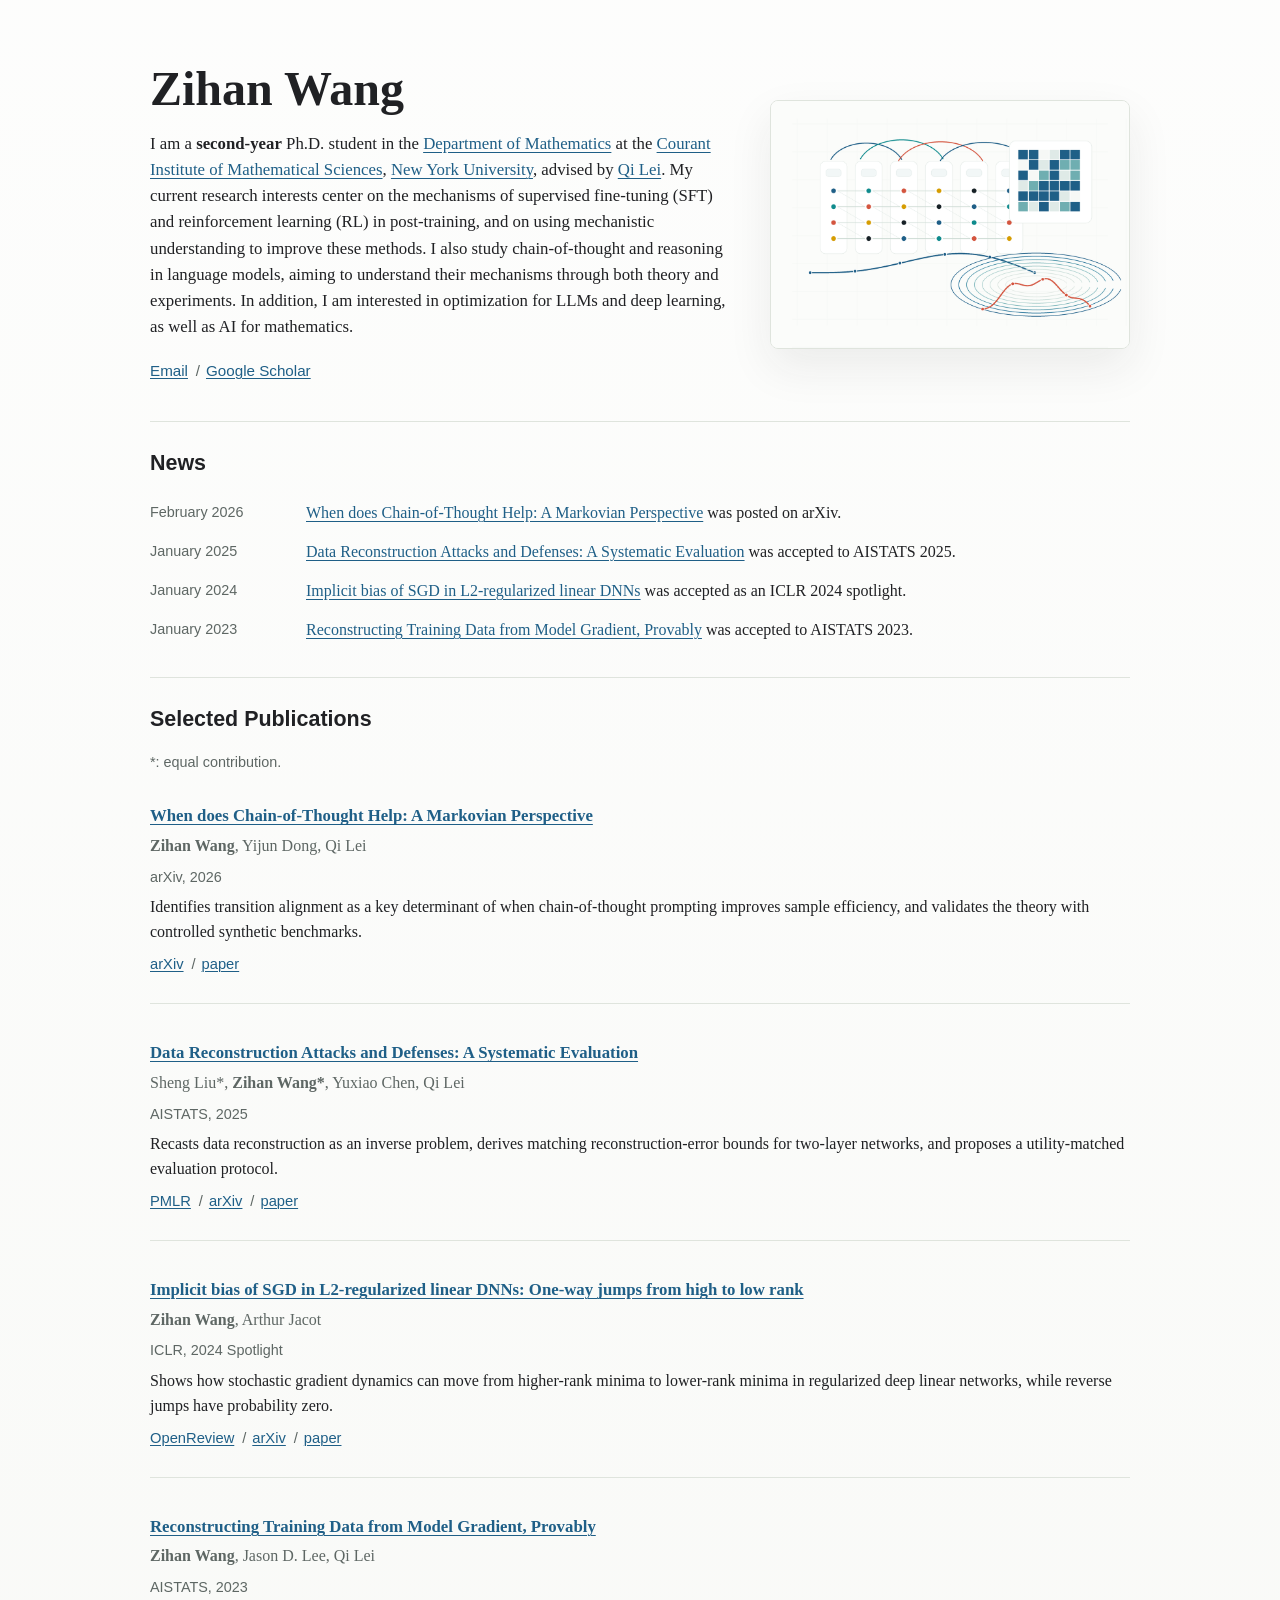
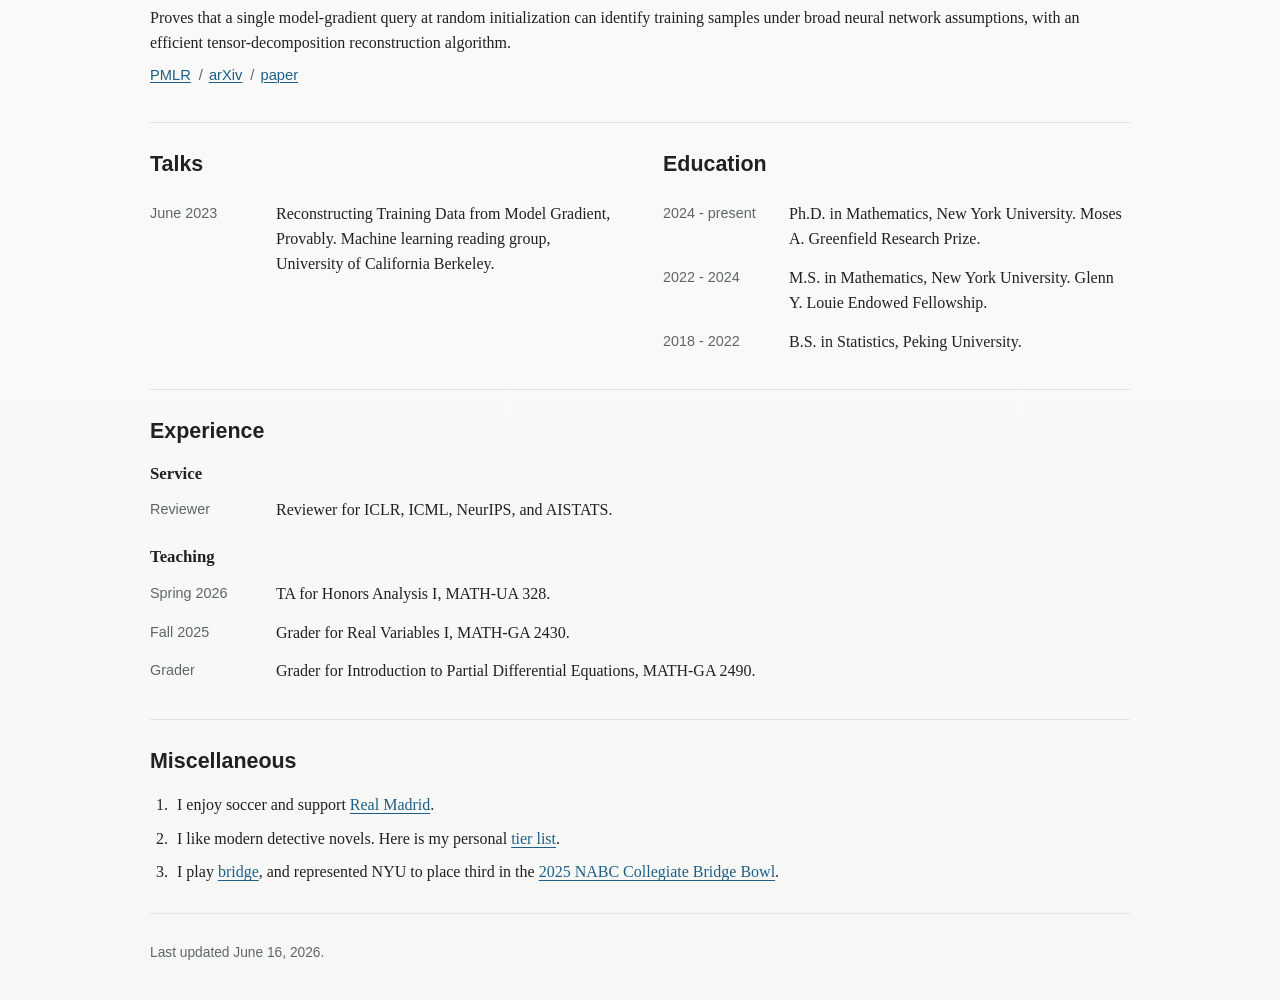
==== commit e4f5f26d: "Tighten research interests wording" ====
--- a/index.html
+++ b/index.html
@@ -55,12 +55,12 @@
             <a href="https://www.nyu.edu/">New York University</a>, advised by
             <a href="https://cecilialeiqi.github.io/">Qi Lei</a>.
             My current research interests center on the mechanisms of
-            post-training for large language models, especially supervised
-            fine-tuning (SFT) and reinforcement learning (RL), and on using
-            mechanistic understanding to improve these methods. I also study
+            supervised fine-tuning (SFT) and reinforcement learning (RL) in
+            post-training, and on using mechanistic understanding to improve
+            these methods. I also study
             chain-of-thought and reasoning in language models, aiming to
             understand their mechanisms through both theory and experiments.
-            More broadly, I am interested in optimization for LLMs and deep
+            In addition, I am interested in optimization for LLMs and deep
             learning, as well as AI for mathematics.
           </p>
           <nav class="links" aria-label="Primary links">
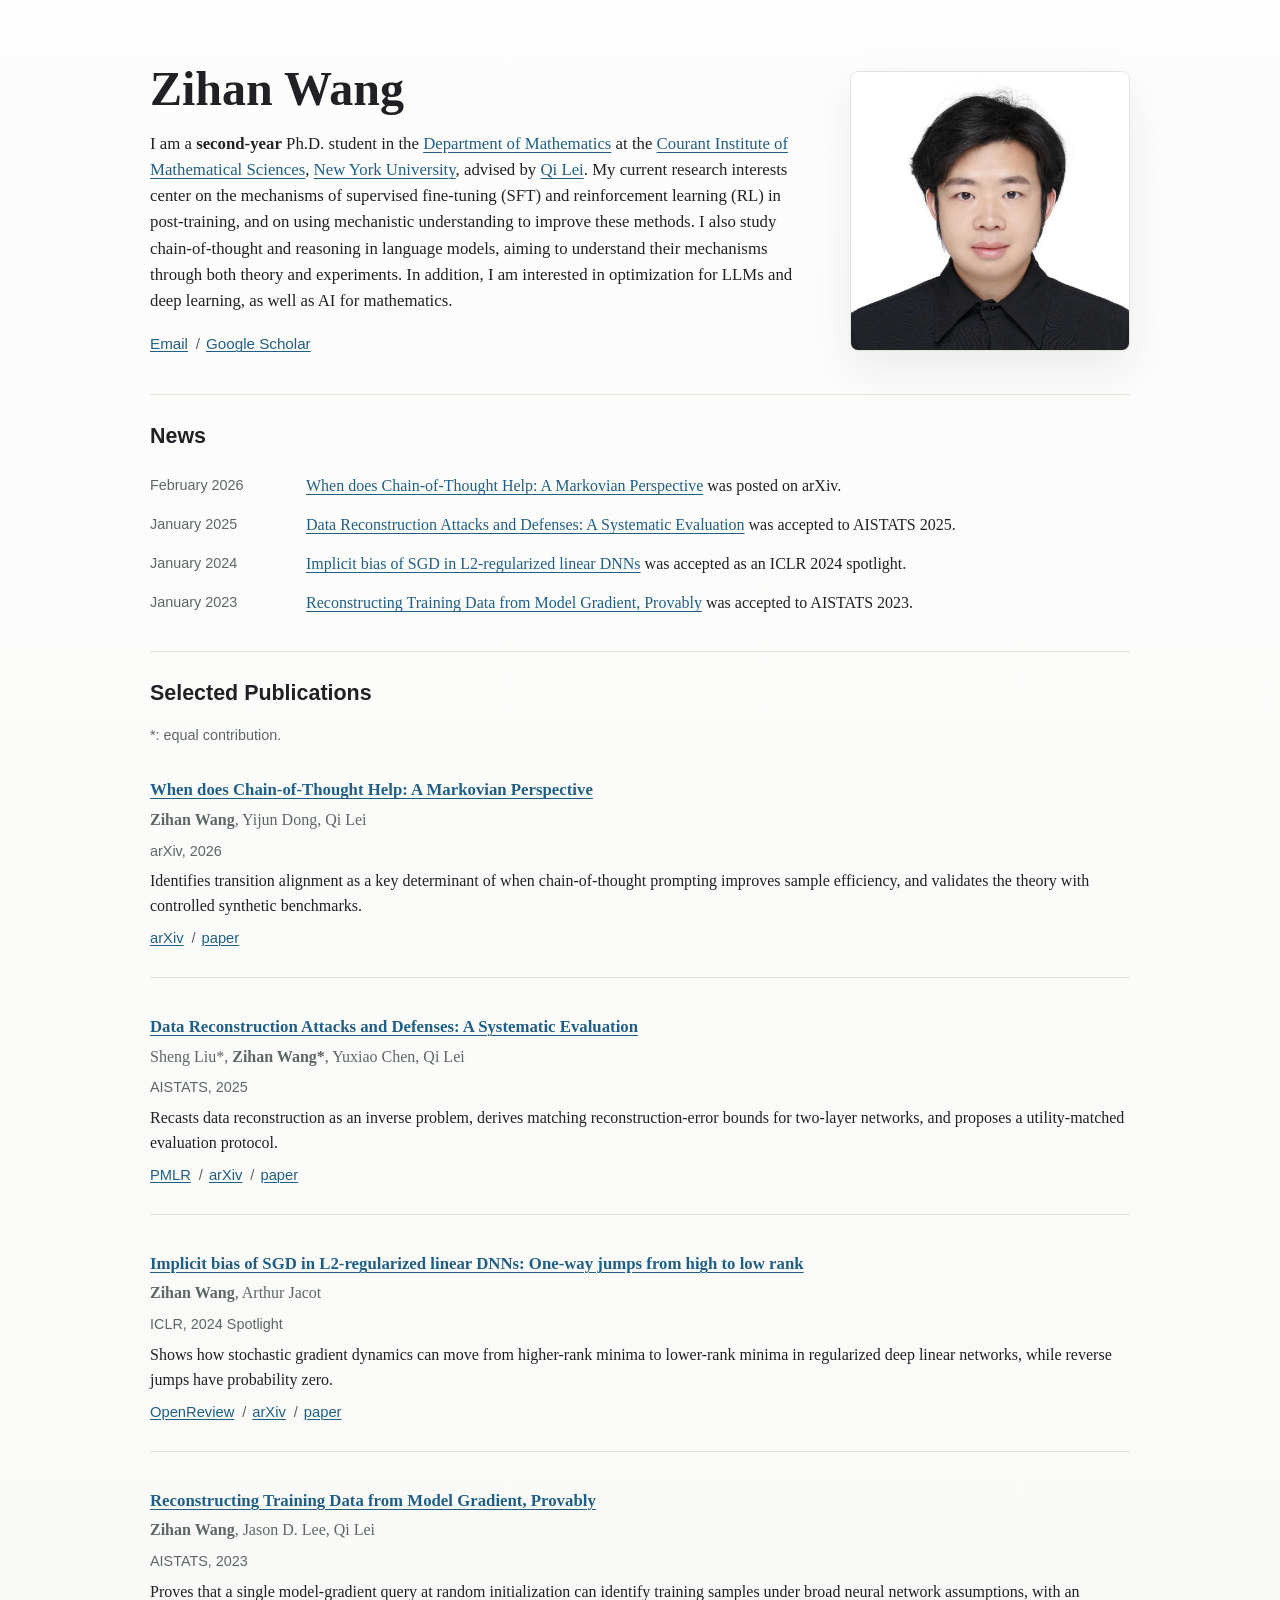
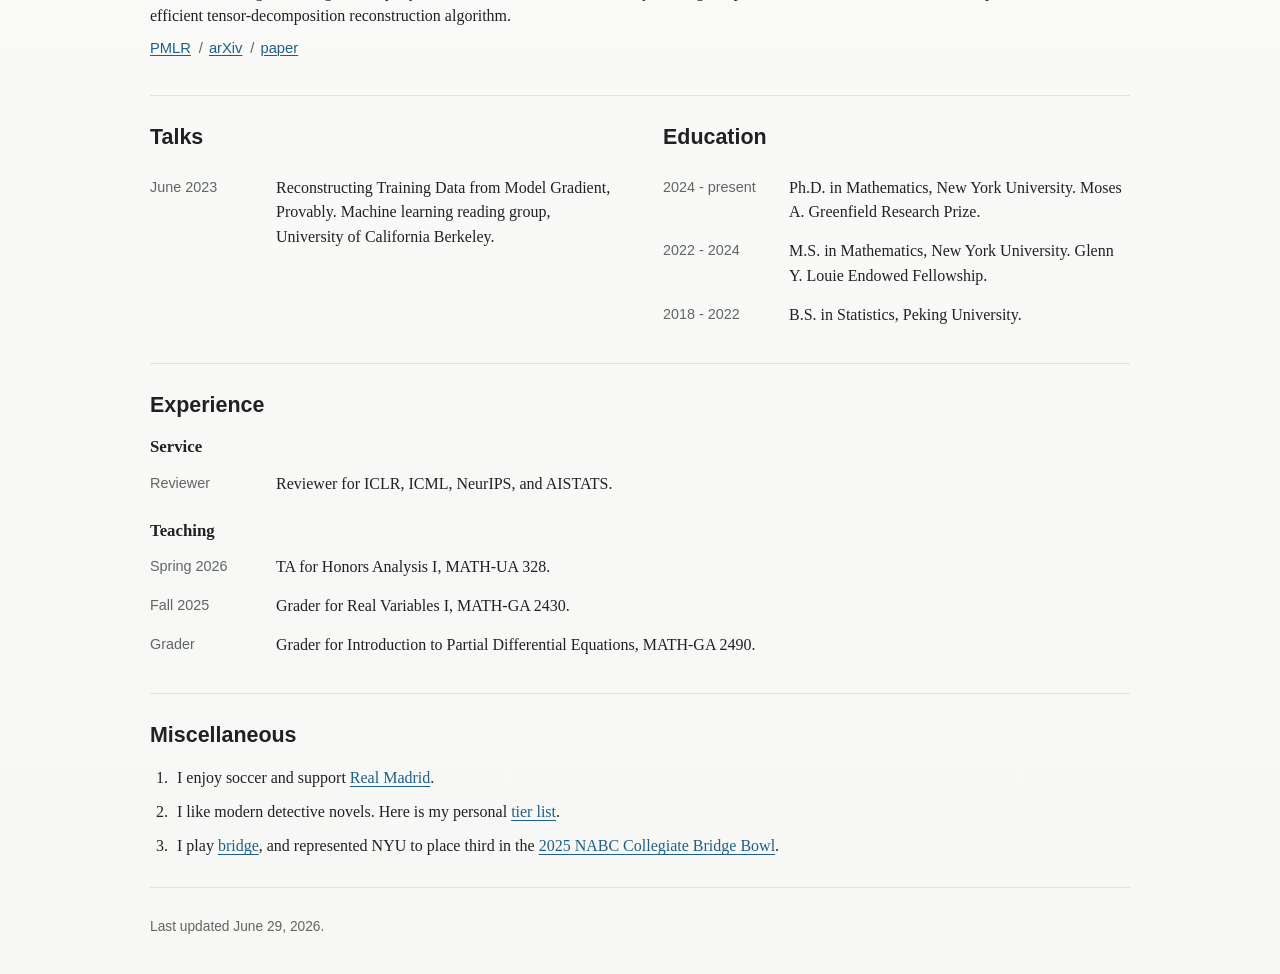
==== commit 71a5734f: "Use profile photo as hero image" ====
--- a/index.html
+++ b/index.html
@@ -16,13 +16,14 @@
     >
     <meta property="og:type" content="profile">
     <meta property="og:url" content="https://wzh0719.github.io/">
-    <meta property="og:image" content="https://wzh0719.github.io/assets/research-visual.png">
+    <meta property="og:image" content="https://wzh0719.github.io/assets/profile.jpg">
     <script type="application/ld+json">
       {
         "@context": "https://schema.org",
         "@type": "Person",
         "name": "Zihan Wang",
         "url": "https://wzh0719.github.io/",
+        "image": "https://wzh0719.github.io/assets/profile.jpg",
         "email": "mailto:zw3508@nyu.edu",
         "affiliation": {
           "@type": "CollegeOrUniversity",
@@ -69,7 +70,7 @@
           </nav>
         </div>
         <figure class="hero-media">
-          <img src="assets/research-visual.png" alt="Abstract mathematical network visual">
+          <img src="assets/profile.jpg" alt="Portrait of Zihan Wang">
         </figure>
       </header>
 
@@ -272,7 +273,7 @@
 
       <footer class="footer">
         <p>
-          Last updated June 16, 2026.
+          Last updated June 29, 2026.
         </p>
       </footer>
     </main>
--- a/stylesheet.css
+++ b/stylesheet.css
@@ -52,7 +52,7 @@
 
 .hero {
   display: grid;
-  grid-template-columns: minmax(0, 1fr) 360px;
+  grid-template-columns: minmax(0, 1fr) 280px;
   gap: 44px;
   align-items: center;
   padding: 22px 0 36px;
@@ -127,8 +127,9 @@
 .hero-media img {
   display: block;
   width: 100%;
-  aspect-ratio: 55 / 38;
+  aspect-ratio: 1 / 1;
   object-fit: cover;
+  object-position: center;
   border: 1px solid var(--line);
   border-radius: 8px;
   box-shadow: var(--shadow);
@@ -258,7 +259,7 @@
   }
 
   .hero-media {
-    max-width: 420px;
+    max-width: 320px;
   }
 
   h1 {
